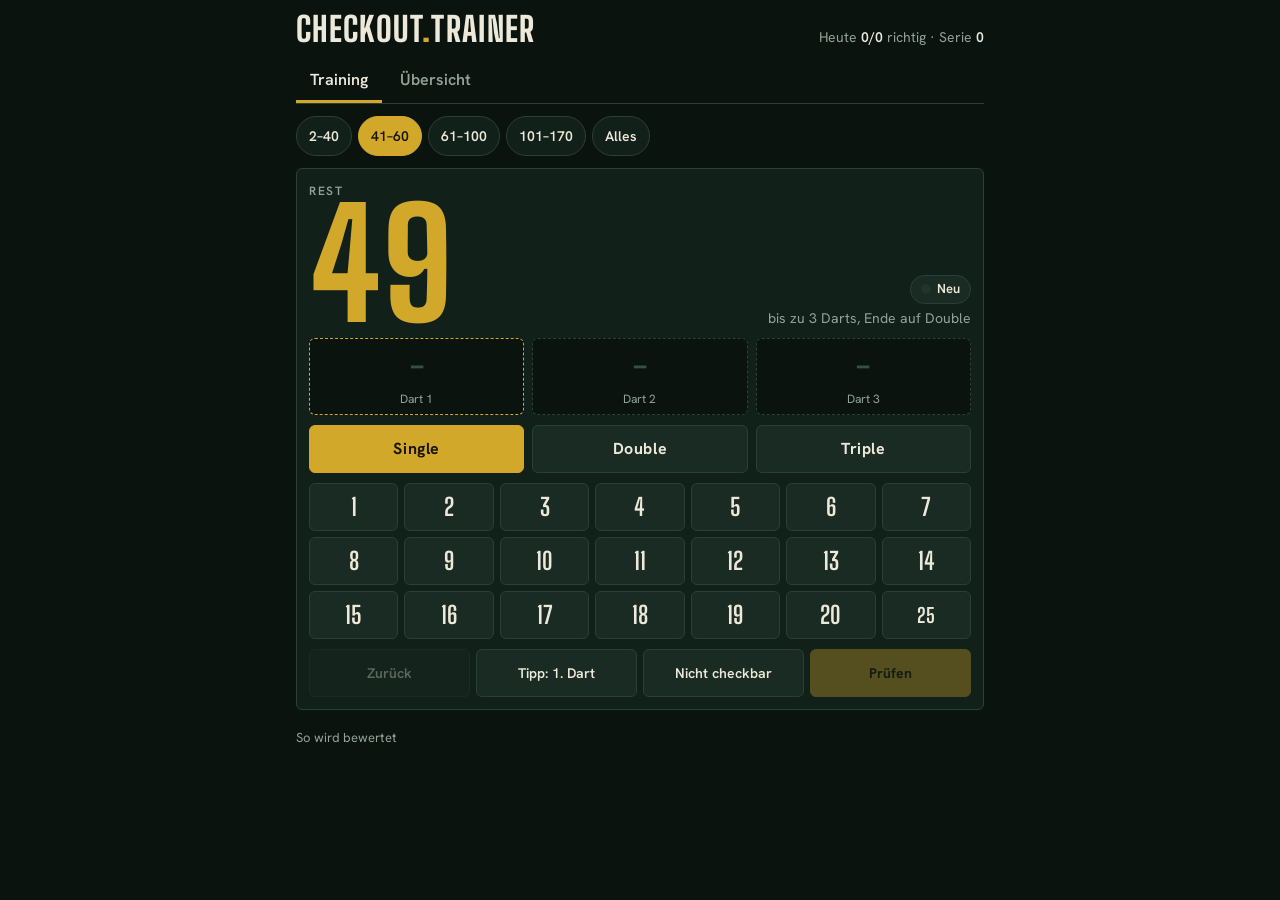
==== checkout-trainer/index.html @ 00b7c101 "Checkout-Trainer als eigene PWA unter /checkout-trainer/ - Fortschritt als Antwort-Log gespeichert (" ====
<!doctype html>
<html lang="de">
<head>
<meta charset="utf-8">
<meta name="viewport" content="width=device-width, initial-scale=1, viewport-fit=cover">
<title>Checkout-Trainer</title>
<meta name="description" content="Standard-Checkouts im Steel Darts lernen, mit Lernkartei.">
<meta name="theme-color" content="#0A130E">
<link rel="manifest" href="./manifest.json">
<link rel="icon" href="./icons/icon.svg" type="image/svg+xml">
<link rel="apple-touch-icon" href="./icons/icon-192.png">
<link rel="preload" href="./fonts/big-shoulders-display.woff2" as="font" type="font/woff2" crossorigin>
<link rel="stylesheet" href="./style.css">
</head>
<body>
<main class="wrap" id="app"></main>
<script src="./routes.js"></script>
<script src="./logic.js"></script>
<script src="./app.js"></script>
</body>
</html>
---- checkout-trainer/style.css ----
/* Layout: ein Scoreboard oben (Rest in Großziffern), darunter Dart-Slots und Eingabe wie ein Tastenfeld; zweiter Tab ist die Übersicht aller Wege. */
/* Schriften lokal (keine Requests an Google, funktioniert offline). Beide SIL Open Font License. */
@font-face { font-family: "Big Shoulders Display"; src: url("fonts/big-shoulders-display.woff2") format("woff2"); font-weight: 100 900; font-display: swap; }
@font-face { font-family: "Hanken Grotesk"; src: url("fonts/hanken-grotesk.woff2") format("woff2"); font-weight: 100 900; font-display: swap; }
:root {
  --bg: #0A130E;          /* Boardgrün, fast schwarz */
  --panel: #12201A;
  --panel-2: #192B22;
  --line: #2A4036;
  --fg: #ECE8DA;          /* Kreide */
  --muted: #93A398;
  --amber: #D2A82B;       /* Scoreboard-Gelb */
  --amber-ink: #1A1403;
  --good: #5DBB7A;
  --bad: #E0594E;
  --b0: #22332A; --b1: #B8473F; --b2: #C97B34; --b3: #C9A227; --b4: #8FB04A; --b5: #4FAE72;
  --display: "Big Shoulders Display", "Arial Narrow", Impact, sans-serif;
  --body: "Hanken Grotesk", system-ui, -apple-system, "Segoe UI", sans-serif;
  color-scheme: dark;
}
* { box-sizing: border-box; }
html, body { margin: 0; }
body { background: var(--bg); color: var(--fg); font-family: var(--body); font-size: 16px; line-height: 1.45; }
button { font: inherit; color: inherit; cursor: pointer; }
button:focus-visible { outline: 2px solid var(--amber); outline-offset: 2px; }
.wrap { max-width: 720px; margin: 0 auto; padding-block: max(12px, env(safe-area-inset-top, 0px)) 24px;
  padding-left: max(16px, env(safe-area-inset-left, 0px)); padding-right: max(16px, env(safe-area-inset-right, 0px));
  display: flex; flex-direction: column; gap: 12px; }
header { display: flex; align-items: baseline; justify-content: space-between; gap: 12px; flex-wrap: wrap; }
h1 { font-family: var(--display); font-weight: 800; font-size: 34px; letter-spacing: .04em; text-transform: uppercase; margin: 0; line-height: 1; text-wrap: balance; }
h1 span { color: var(--amber); }
.session { color: var(--muted); font-size: 14px; font-variant-numeric: tabular-nums; }
.session b { color: var(--fg); font-weight: 600; }
.tabs { display: flex; gap: 4px; border-bottom: 1px solid var(--line); }
.tab { background: none; border: 0; border-bottom: 3px solid transparent; padding: 8px 14px; color: var(--muted); font-weight: 600; min-height: 44px; }
.tab[aria-selected="true"] { color: var(--fg); border-bottom-color: var(--amber); }
.chips { display: flex; flex-wrap: wrap; gap: 6px; }
.chip { background: var(--panel); border: 1px solid var(--line); border-radius: 999px; padding: 6px 12px; min-height: 40px; font-variant-numeric: tabular-nums; font-weight: 600; font-size: 14px; }
.chip[aria-pressed="true"] { background: var(--amber); border-color: var(--amber); color: var(--amber-ink); }
.rangeinfo { color: var(--muted); font-size: 14px; }

.board { background: var(--panel); border: 1px solid var(--line); border-radius: 6px; padding: 14px 12px 12px; display: grid; gap: 10px; }
.score-row { display: flex; align-items: flex-end; justify-content: space-between; gap: 12px; }
.lbl { font-size: 12px; letter-spacing: .14em; text-transform: uppercase; color: var(--muted); font-weight: 600; }
.score { font-family: var(--display); font-weight: 800; font-size: clamp(80px, 22vw, 150px); line-height: .85; color: var(--amber); font-variant-numeric: tabular-nums; letter-spacing: .01em; }
.box-badge { text-align: right; display: grid; gap: 4px; justify-items: end; }
.box-pill { display: inline-flex; align-items: center; gap: 6px; font-size: 13px; font-weight: 600; padding: 4px 10px; border-radius: 999px; background: var(--panel-2); border: 1px solid var(--line); }
.dot { width: 10px; height: 10px; border-radius: 50%; background: var(--b0); display: inline-block; }
.slots { display: grid; grid-template-columns: repeat(3, 1fr); gap: 8px; }
.slot { border: 1px dashed var(--line); border-radius: 6px; min-height: 64px; padding: 6px 8px; display: grid; align-content: center; justify-items: center; gap: 2px; background: var(--bg); }
.slot.filled { border-style: solid; border-color: #3C5A4B; }
.slot.next { border-color: var(--amber); }
.slot .d { font-family: var(--display); font-weight: 800; font-size: 34px; line-height: 1; font-variant-numeric: tabular-nums; }
.slot .rest { font-size: 12px; color: var(--muted); font-variant-numeric: tabular-nums; }
.slot .empty { color: #3A4F44; font-family: var(--display); font-size: 30px; font-weight: 700; }
.slot.hint .d { color: var(--amber); }

.pad { display: grid; gap: 10px; }
.mult { display: grid; grid-template-columns: repeat(3, 1fr); gap: 8px; }
.m { background: var(--panel-2); border: 1px solid var(--line); border-radius: 6px; min-height: 48px; font-weight: 700; letter-spacing: .04em; }
.m[aria-pressed="true"] { background: var(--amber); color: var(--amber-ink); border-color: var(--amber); }
/* 20 Zahlen + Bull = 3 Reihen à 7 */
.nums { display: grid; grid-template-columns: repeat(7, 1fr); gap: 6px; }
.n { background: var(--panel-2); border: 1px solid var(--line); border-radius: 6px; min-height: 48px; font-family: var(--display); font-size: 24px; font-weight: 700; font-variant-numeric: tabular-nums; }
.n.bull { font-size: 20px; letter-spacing: .02em; }
.n:active, .m:active { transform: translateY(1px); }
button:disabled { opacity: .35; cursor: not-allowed; }
.actions { display: flex; flex-wrap: wrap; gap: 8px; }
.actions.four { display: grid; grid-template-columns: repeat(4, 1fr); gap: 6px; }
.actions.four .btn { padding: 6px 4px; font-size: 14px; line-height: 1.15; }
.btn { background: var(--panel-2); border: 1px solid var(--line); border-radius: 6px; padding: 10px 14px; min-height: 48px; font-weight: 600; }
.btn.primary { background: var(--amber); border-color: var(--amber); color: var(--amber-ink); flex: 1 1 140px; font-weight: 700; }
.btn.ghost { background: none; }

.result { border-radius: 6px; border: 1px solid var(--line); border-left-width: 5px; padding: 14px 16px; display: grid; gap: 8px; background: var(--panel-2); }
.result.ok { border-left-color: var(--good); }
.result.no { border-left-color: var(--bad); }
.result h2 { margin: 0; font-size: 18px; }
.result p { margin: 0; }
.route { font-family: var(--display); font-weight: 800; font-size: 30px; letter-spacing: .04em; font-variant-numeric: tabular-nums; }
.small { color: var(--muted); font-size: 14px; }

.legend { display: flex; flex-wrap: wrap; gap: 6px 14px; font-size: 13px; color: var(--muted); }
.legend span { display: inline-flex; align-items: center; gap: 6px; }
.prog { display: grid; gap: 6px; }
.bar { height: 8px; border-radius: 4px; background: var(--panel); overflow: hidden; display: flex; border: 1px solid var(--line); }
.bar i { display: block; height: 100%; }
.grid { display: grid; grid-template-columns: repeat(auto-fill, minmax(104px, 1fr)); gap: 6px; }
.cell { border: 1px solid var(--line); border-radius: 6px; padding: 8px 10px; background: var(--panel); display: grid; gap: 2px; min-width: 0; position: relative; }
.cell .cn { font-family: var(--display); font-weight: 800; font-size: 26px; line-height: 1; font-variant-numeric: tabular-nums; }
.cell .cr { font-size: 13px; color: var(--muted); font-variant-numeric: tabular-nums; overflow-wrap: anywhere; }
.cell .cb { position: absolute; right: 8px; top: 8px; font-size: 11px; font-weight: 700; color: var(--amber-ink); background: var(--c, var(--b0)); border-radius: 999px; min-width: 18px; text-align: center; padding: 1px 5px; }
.cell { border-left: 5px solid var(--c, var(--b0)); }
.cell.bogey .cr { font-style: italic; }
.resetbox { display: flex; flex-wrap: wrap; gap: 8px; align-items: center; }
.danger { border-color: var(--bad); color: var(--bad); }
.note { color: var(--muted); font-size: 13px; margin: 0; }
details.note summary { cursor: pointer; min-height: 32px; display: flex; align-items: center; }
details.note summary:focus-visible { outline: 2px solid var(--amber); outline-offset: 2px; }
.backup { display: grid; gap: 8px; border-top: 1px solid var(--line); padding-top: 12px; }
.backup h2 { margin: 0; font-size: 16px; }
.backup p { margin: 0; }
.warn { margin: 0; padding: 8px 12px; border-radius: 6px; border: 1px solid var(--bad); color: var(--fg); background: #2A1513; font-size: 14px; }
@media (prefers-reduced-motion: reduce) { * { transition: none !important; } }
/* Schmale Handys: Bereichs-Chips in einer Zeile halten */
@media (max-width: 380px) { .chips { gap: 4px; } .chip { padding: 6px 9px; } }
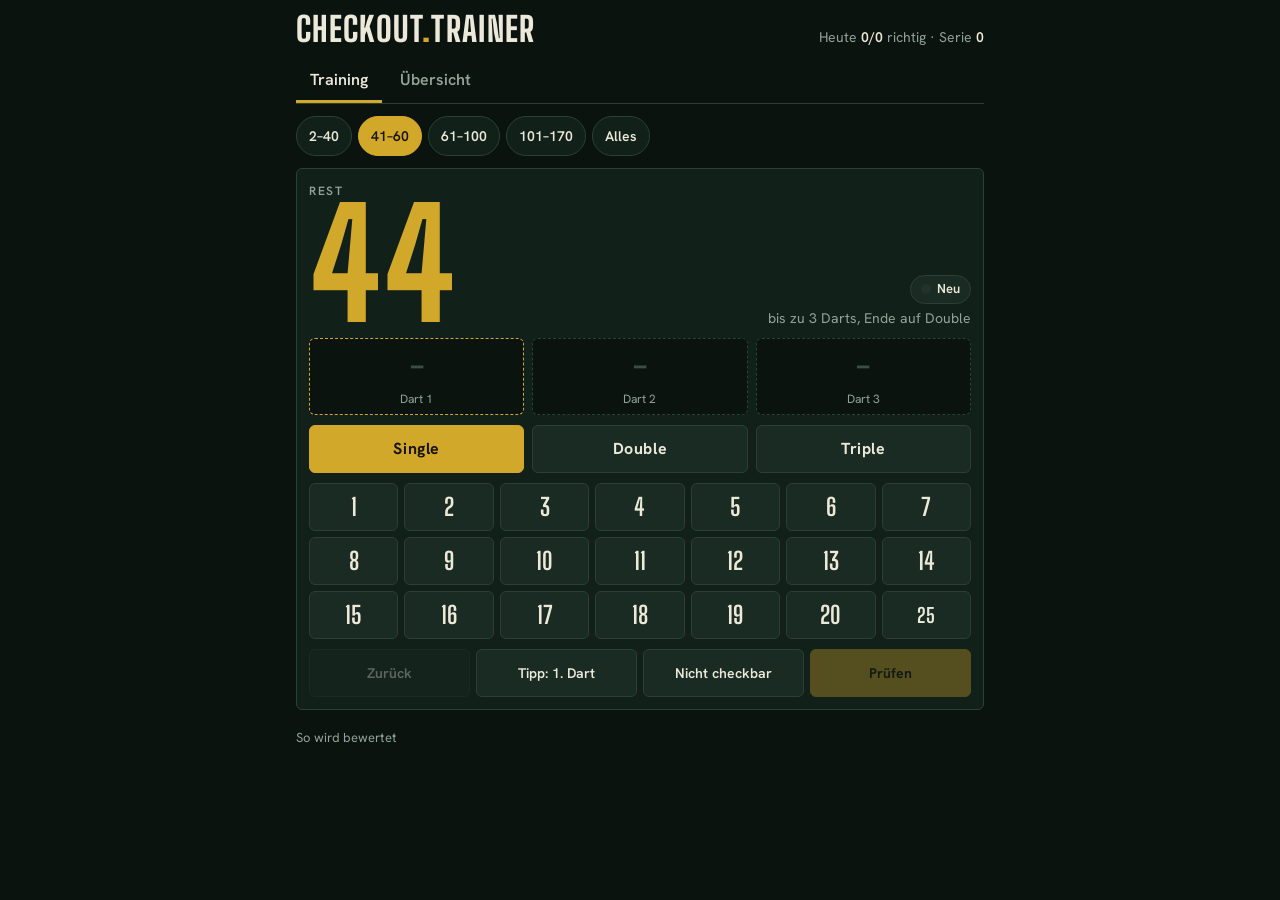
==== commit 63903179: "Checkout-Trainer: Datenverlust bei zwei Fenstern beheben, Speicher robuster, CI - Vor jedem Speicher" ====
--- a/checkout-trainer/index.html
+++ b/checkout-trainer/index.html
@@ -14,6 +14,7 @@
 </head>
 <body>
 <main class="wrap" id="app"></main>
+<div id="live" class="sr-only" role="status" aria-live="polite"></div>
 <script src="./routes.js"></script>
 <script src="./logic.js"></script>
 <script src="./app.js"></script>
--- a/checkout-trainer/style.css
+++ b/checkout-trainer/style.css
@@ -104,3 +104,5 @@
 @media (prefers-reduced-motion: reduce) { * { transition: none !important; } }
 /* Schmale Handys: Bereichs-Chips in einer Zeile halten */
 @media (max-width: 380px) { .chips { gap: 4px; } .chip { padding: 6px 9px; } }
+.sr-only { position: absolute; width: 1px; height: 1px; padding: 0; margin: -1px; overflow: hidden; clip: rect(0 0 0 0); white-space: nowrap; border: 0; }
+.warn p { margin: 0 0 8px; }
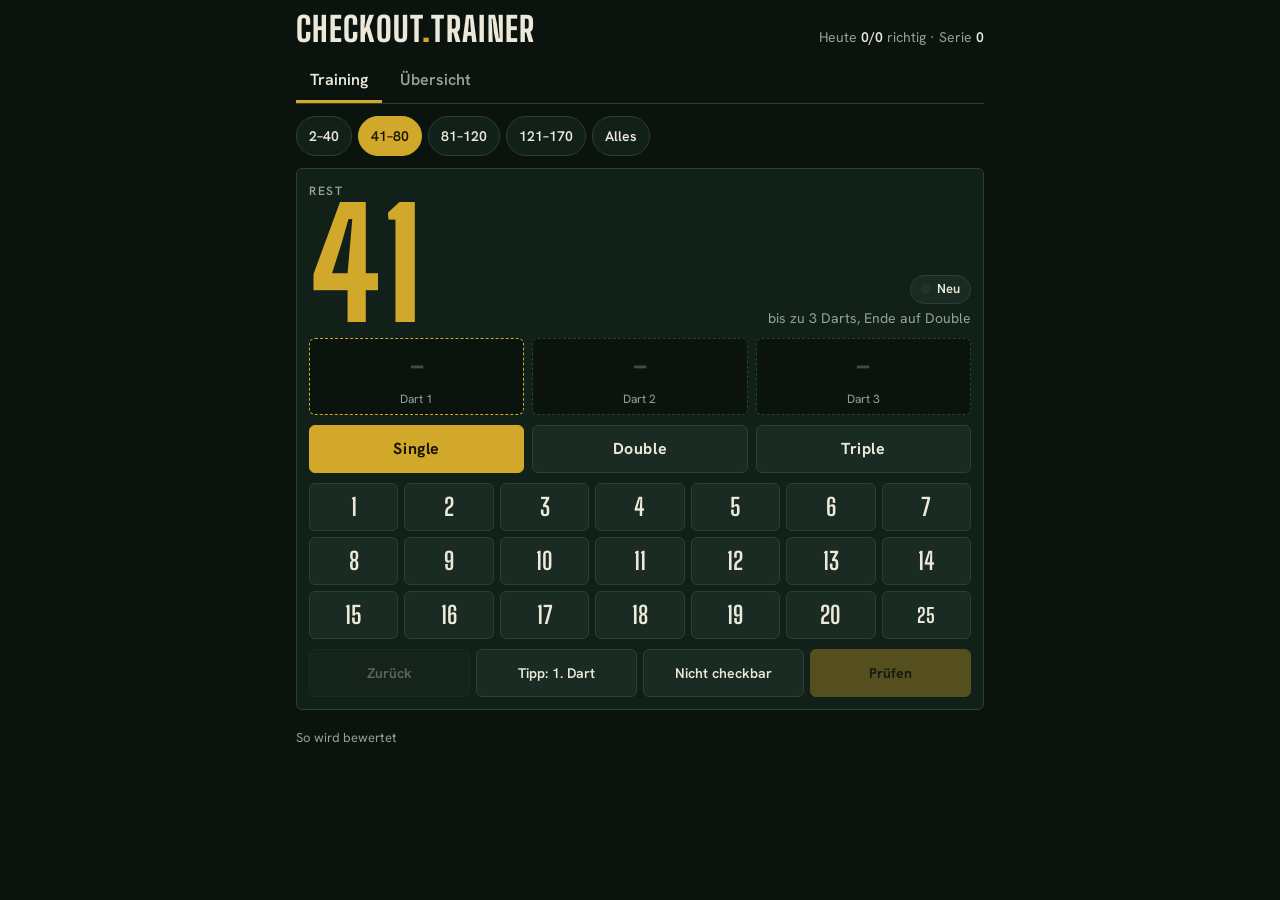
==== commit 559803bf: "Checkout-Trainer: eigenes Favicon (SVG und ICO) Vereinfachtes Motiv für kleine Größen (dicker Ring, " ====
--- a/checkout-trainer/index.html
+++ b/checkout-trainer/index.html
@@ -7,7 +7,8 @@
 <meta name="description" content="Standard-Checkouts im Steel Darts lernen, mit Lernkartei.">
 <meta name="theme-color" content="#0A130E">
 <link rel="manifest" href="./manifest.json">
-<link rel="icon" href="./icons/icon.svg" type="image/svg+xml">
+<link rel="icon" href="./icons/favicon.svg" type="image/svg+xml">
+<link rel="icon" href="./icons/favicon.ico" sizes="any">
 <link rel="apple-touch-icon" href="./icons/icon-192.png">
 <link rel="preload" href="./fonts/big-shoulders-display.woff2" as="font" type="font/woff2" crossorigin>
 <link rel="stylesheet" href="./style.css">
--- a/checkout-trainer/style.css
+++ b/checkout-trainer/style.css
@@ -23,7 +23,7 @@
 body { background: var(--bg); color: var(--fg); font-family: var(--body); font-size: 16px; line-height: 1.45; }
 button { font: inherit; color: inherit; cursor: pointer; }
 button:focus-visible { outline: 2px solid var(--amber); outline-offset: 2px; }
-.wrap { max-width: 720px; margin: 0 auto; padding-block: max(12px, env(safe-area-inset-top, 0px)) 24px;
+.wrap { max-width: 720px; margin: 0 auto; padding-block: max(12px, env(safe-area-inset-top, 0px)) max(16px, env(safe-area-inset-bottom, 0px));
   padding-left: max(16px, env(safe-area-inset-left, 0px)); padding-right: max(16px, env(safe-area-inset-right, 0px));
   display: flex; flex-direction: column; gap: 12px; }
 header { display: flex; align-items: baseline; justify-content: space-between; gap: 12px; flex-wrap: wrap; }
@@ -106,3 +106,18 @@
 @media (max-width: 380px) { .chips { gap: 4px; } .chip { padding: 6px 9px; } }
 .sr-only { position: absolute; width: 1px; height: 1px; padding: 0; margin: -1px; overflow: hidden; clip: rect(0 0 0 0); white-space: nowrap; border: 0; }
 .warn p { margin: 0 0 8px; }
+/* Erinnerung an die Sicherung: eine Zeile über den Bereichs-Chips */
+.nudge { display: flex; align-items: center; gap: 6px; margin: 0; padding: 2px 2px 2px 10px; border: 1px solid var(--line); border-left: 4px solid var(--amber); border-radius: 6px; background: var(--panel); font-size: 13px; }
+.nudge span { flex: 1; line-height: 1.25; }
+.nudge .btn { min-height: 32px; padding: 2px 10px; font-size: 13px; flex: 0 0 auto; }
+.nudge.done { padding: 10px; border-left-color: var(--good); }
+/* Problemzahlen */
+.problems { display: grid; gap: 6px; }
+.problems h2 { margin: 0; font-size: 16px; }
+.problems h2 .small { font-weight: 400; }
+.problems p { margin: 0; }
+.plist { list-style: none; margin: 0; padding: 0; display: grid; gap: 4px; }
+.plist li { display: grid; grid-template-columns: 52px 1fr auto; align-items: baseline; gap: 10px; padding: 6px 10px; border: 1px solid var(--line); border-left: 4px solid var(--bad); border-radius: 6px; background: var(--panel); }
+.plist .pn { font-family: var(--display); font-weight: 800; font-size: 24px; line-height: 1; font-variant-numeric: tabular-nums; }
+.plist .pr { color: var(--muted); font-size: 14px; font-variant-numeric: tabular-nums; }
+.plist .pq { font-size: 14px; font-weight: 600; font-variant-numeric: tabular-nums; }
